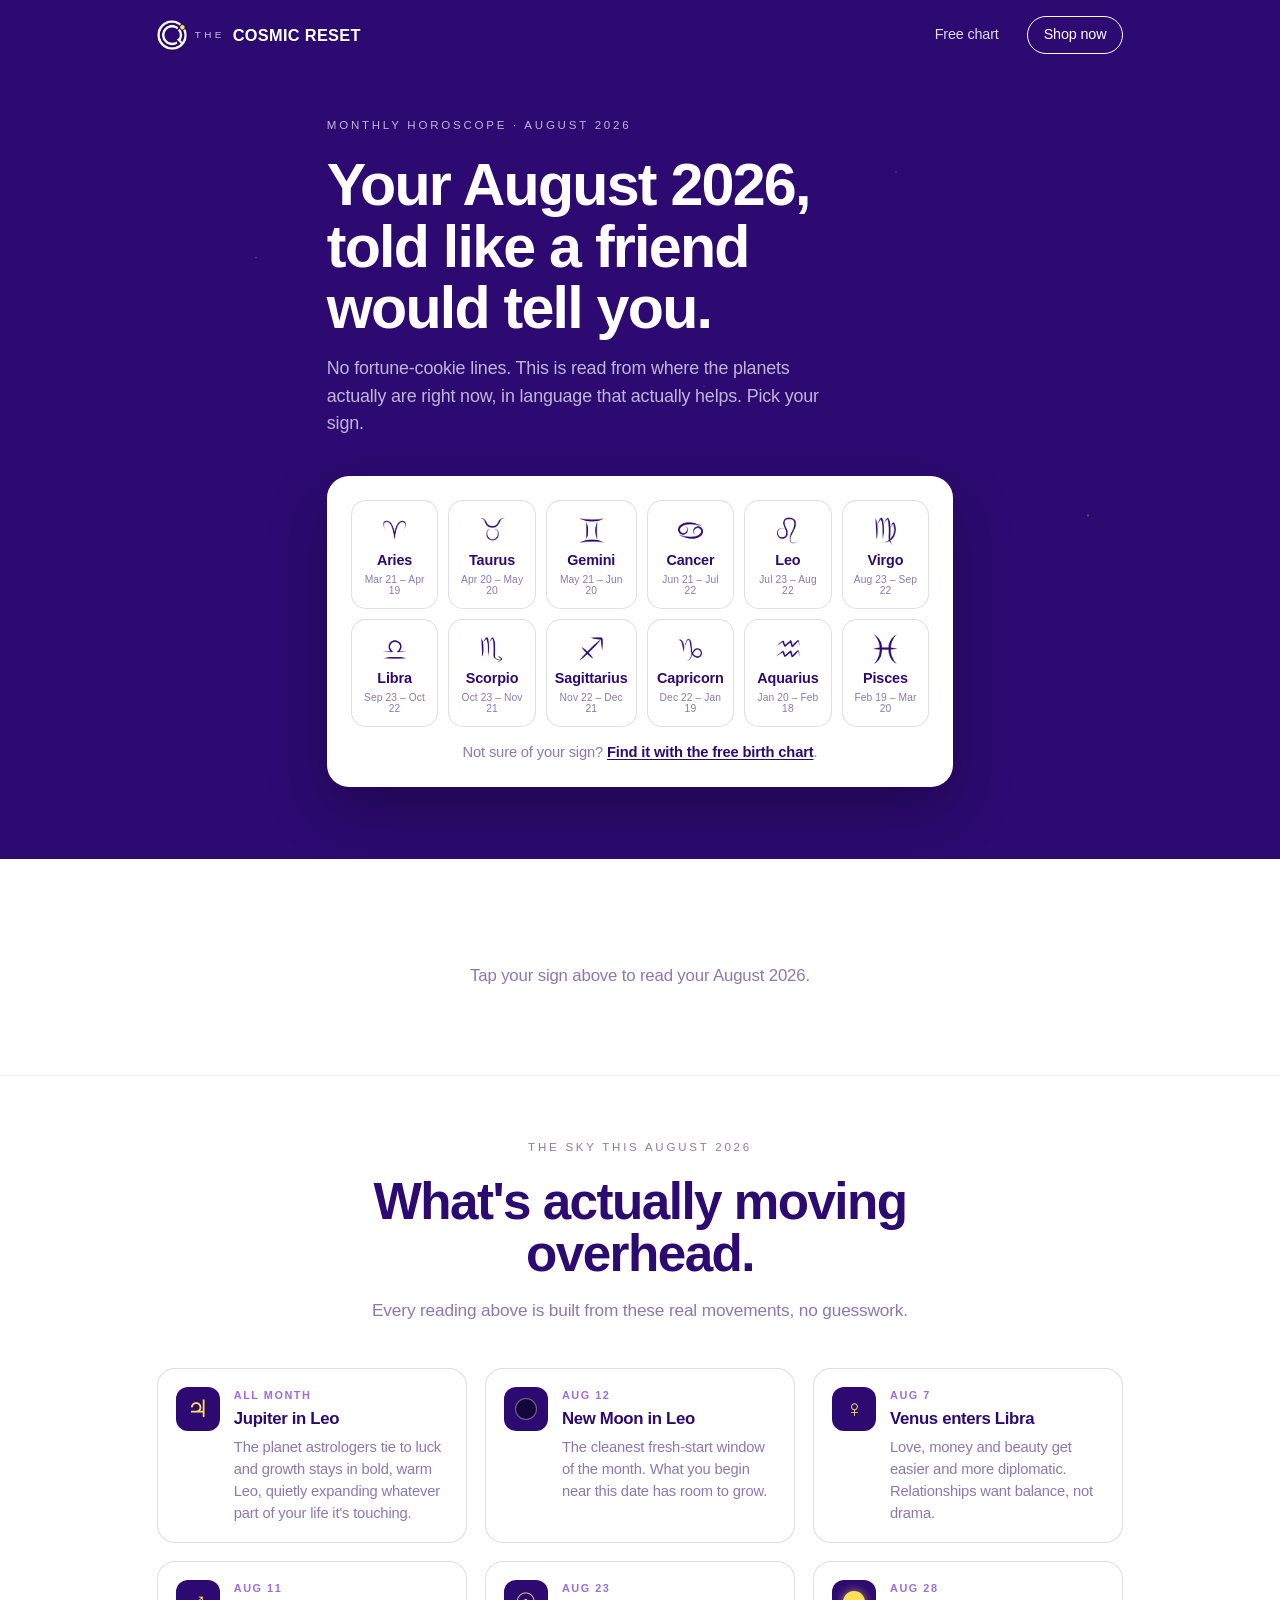
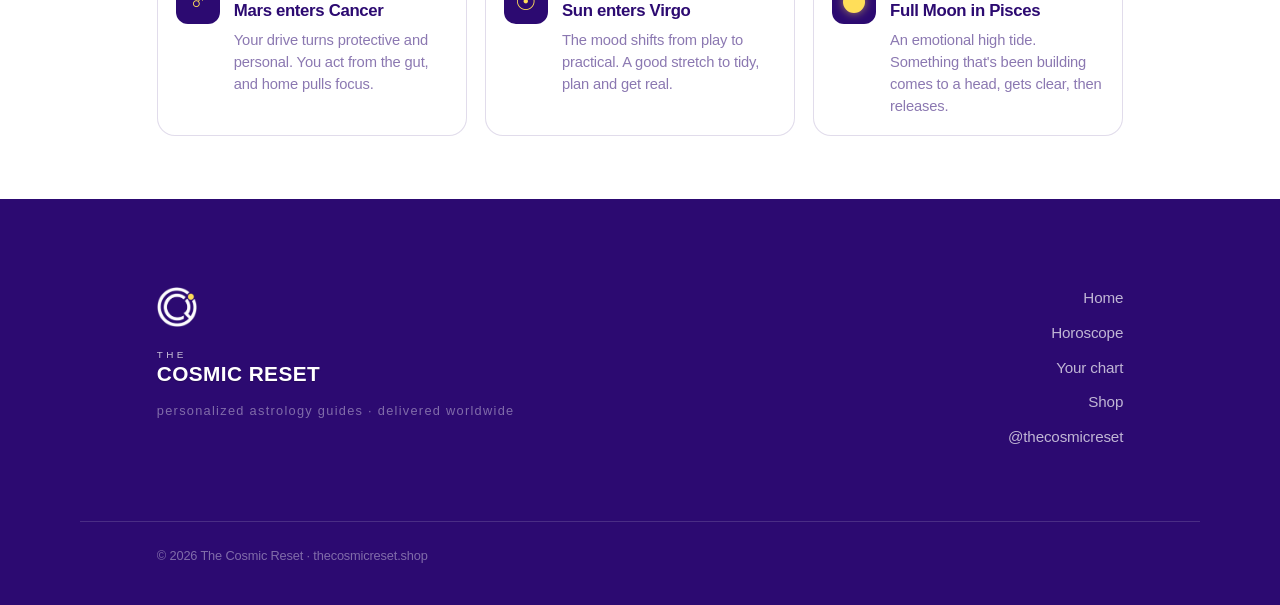
==== horoscope.html @ 0c749907 "Add monthly horoscope page (real-sky Aug 2026 readings, all 12 signs) - New horoscope.html + horosco" ====
<!doctype html>
<html lang="en">
<head>
  <meta charset="utf-8" />
  <meta name="viewport" content="width=device-width, initial-scale=1" />
  <title>Monthly Horoscope · The Cosmic Reset</title>
  <meta name="description" content="Your monthly horoscope, written from the real sky in plain, friend-to-friend language. Overall, love, career, health, purpose and lucky dates for every sign." />
  <link rel="icon" href="assets/favicon.png" type="image/png" />
  <link rel="stylesheet" href="styles.css?v=12" />
</head>
<body>

  <header class="nav" id="nav">
    <div class="nav__inner">
      <a class="wordmark" href="index.html" aria-label="The Cosmic Reset, home">
        <span class="wordmark__logo" aria-hidden="true">
          <img class="wordmark__img wordmark__img--onDark" src="assets/logo-mark-white.png" alt="" />
          <img class="wordmark__img wordmark__img--onLight" src="assets/logo-mark.png" alt="" />
        </span>
        <span class="wordmark__the">THE</span>
        <span class="wordmark__main">COSMIC RESET</span>
      </a>
      <nav class="nav__links" aria-label="Primary">
        <a href="index.html#calc">Free chart</a>
        <a href="shop.html" class="nav__cta">Shop now</a>
      </nav>
    </div>
  </header>

  <main>
    <section class="horo-hero" id="top">
      <div class="wrap horo-hero__in">
        <p class="eyebrow">Monthly horoscope · <span data-month>this month</span></p>
        <h1 class="horo-hero__title">Your <span data-month>month</span>, told like a friend would tell you.</h1>
        <p class="horo-hero__sub">No fortune-cookie lines. This is read from where the planets actually are right now, in language that actually helps. Pick your sign.</p>

        <div class="signpick-card">
          <div class="signpick" id="signPick" aria-label="Choose your star sign"></div>
          <p class="signpick__hint">Not sure of your sign? <a href="index.html#calc">Find it with the free birth chart</a>.</p>
        </div>
      </div>
    </section>

    <section class="horo-read">
      <div class="wrap">
        <div id="reading" hidden></div>
        <div class="horo-empty" id="horoEmpty">
          <p>Tap your sign above to read your <span data-month>month</span>.</p>
        </div>
      </div>
    </section>

    <section class="sky">
      <div class="wrap">
        <header class="section-head section-head--center">
          <p class="eyebrow eyebrow--dark">The sky this <span data-month>month</span></p>
          <h2 class="statement statement--sm">What's actually moving overhead.</h2>
          <p class="section-head__sub">Every reading above is built from these real movements, no guesswork.</p>
        </header>
        <div class="skystrip" id="skyStrip"></div>
      </div>
    </section>
  </main>

  <footer class="footer">
    <div class="wrap footer__inner">
      <div class="footer__brand">
        <img class="footer__logo" src="assets/logo-mark-white.png" alt="" aria-hidden="true" />
        <span class="wordmark wordmark--footer"><span class="wordmark__the">THE</span><span class="wordmark__main">COSMIC RESET</span></span>
        <p class="footer__line">personalized astrology guides · delivered worldwide</p>
      </div>
      <nav class="footer__nav" aria-label="Footer">
        <a href="index.html">Home</a>
        <a href="horoscope.html">Horoscope</a>
        <a href="index.html#calc">Your chart</a>
        <a href="shop.html">Shop</a>
        <a href="https://instagram.com/thecosmicreset" rel="noopener">@thecosmicreset</a>
      </nav>
    </div>
    <p class="footer__legal">© <span id="year"></span> The Cosmic Reset · thecosmicreset.shop</p>
  </footer>

  <script src="horoscope.js?v=12"></script>
  <script src="horoscope-app.js?v=12"></script>
</body>
</html>
---- styles.css ----
/* ============================================================
   THE COSMIC RESET · astrology store
   Palette only: purple #2C0A71 · yellow #FFDE59 · white #FFFFFF
   Type: Helvetica Neue. Space is authority.
   ============================================================ */

:root {
  --purple: #2C0A71;
  --purple-80: rgba(44, 10, 113, 0.80);
  --purple-55: rgba(44, 10, 113, 0.55);
  --purple-14: rgba(44, 10, 113, 0.14);
  --purple-08: rgba(44, 10, 113, 0.08);
  --yellow: #FFDE59;
  --white: #FFFFFF;
  --white-70: rgba(255, 255, 255, 0.70);
  --white-40: rgba(255, 255, 255, 0.40);
  --white-14: rgba(255, 255, 255, 0.14);

  --maxw: 1120px;
  --pad: clamp(22px, 6vw, 80px);
  --ease: cubic-bezier(0.22, 1, 0.36, 1);
  --font: "Helvetica Neue", Helvetica, "Inter", -apple-system, BlinkMacSystemFont, Arial, sans-serif;
}

* { box-sizing: border-box; margin: 0; padding: 0; }
html { scroll-behavior: smooth; -webkit-font-smoothing: antialiased; text-rendering: optimizeLegibility; }
body {
  font-family: var(--font); color: var(--purple); background: var(--white);
  line-height: 1.5; letter-spacing: -0.01em; overflow-x: hidden;
}
.wrap { width: 100%; max-width: var(--maxw); margin: 0 auto; padding-left: var(--pad); padding-right: var(--pad); }
a { color: inherit; text-decoration: none; }
[hidden] { display: none !important; }
.sr-only { position: absolute; width: 1px; height: 1px; padding: 0; margin: -1px; overflow: hidden; clip: rect(0 0 0 0); white-space: nowrap; border: 0; }

/* ---------- shared type ---------- */
.eyebrow { font-size: 0.72rem; font-weight: 500; letter-spacing: 0.24em; text-transform: uppercase; color: var(--white-70); margin-bottom: 20px; }
.eyebrow--dark { color: var(--purple-55); }
.accent { color: var(--yellow); }
.muted { color: var(--purple-55); }
.statement { font-weight: 700; font-size: clamp(2.4rem, 6vw, 4.6rem); line-height: 1.02; letter-spacing: -0.03em; }
.statement--sm { font-size: clamp(1.9rem, 4.4vw, 3.2rem); }

.section-head { max-width: 640px; margin-bottom: clamp(26px, 4vw, 44px); }
.section-head--center { margin-left: auto; margin-right: auto; text-align: center; }
.section-head__sub { margin-top: 18px; font-size: 1.08rem; line-height: 1.5; color: var(--purple-55); }

/* ---------- buttons ---------- */
.btn {
  display: inline-flex; align-items: center; justify-content: center; gap: 0.5em;
  font-family: var(--font); font-size: 0.98rem; font-weight: 500; letter-spacing: -0.01em;
  padding: 0.85em 1.5em; border-radius: 100px; border: 0; cursor: pointer;
  transition: transform 0.4s var(--ease), background 0.3s var(--ease), color 0.3s var(--ease), opacity 0.3s var(--ease), border-color 0.3s var(--ease);
}
.btn:hover { transform: translateY(-2px); }
.btn--yellow { background: var(--yellow); color: var(--purple); }
.btn--yellow:hover { opacity: 0.92; }
.btn--purple { background: var(--purple); color: var(--white); }
.btn--purple:hover { opacity: 0.9; }
.btn--ghost { background: transparent; color: var(--white); border: 1px solid var(--white-40); }
.btn--ghost:hover { border-color: var(--white); background: var(--white-14); }
.btn--sm { padding: 0.6em 1.15em; font-size: 0.9rem; }

/* zodiac sign graphic (transparent black PNG recoloured to currentColor) */
.zsign { display: inline-block; width: 1em; height: 1em; background-color: currentColor; flex: none;
  -webkit-mask: var(--zs) center / contain no-repeat; mask: var(--zs) center / contain no-repeat; }
.btn--soon { background: transparent; color: var(--purple-55); border: 1px solid var(--purple-14); }
.btn--soon:hover { color: var(--purple); border-color: var(--purple); }

/* ============================================================ NAV */
.nav { position: fixed; inset: 0 0 auto 0; z-index: 100; border-bottom: 1px solid transparent;
  transition: background 0.4s var(--ease), backdrop-filter 0.4s var(--ease), border-color 0.4s var(--ease); }
.nav__inner { max-width: var(--maxw); margin: 0 auto; padding: 16px var(--pad); display: flex; align-items: center; justify-content: space-between; gap: 24px; }
.nav.is-scrolled { background: rgba(255,255,255,0.72); backdrop-filter: saturate(160%) blur(18px); -webkit-backdrop-filter: saturate(160%) blur(18px); border-bottom-color: var(--purple-14); }
.nav .wordmark, .nav__links a { color: var(--white); transition: color 0.4s var(--ease); }
.nav.is-scrolled .wordmark, .nav.is-scrolled .nav__links a { color: var(--purple); }
.wordmark { display: inline-flex; align-items: center; gap: 0.5em; line-height: 1; }
.wordmark__logo { position: relative; width: 30px; height: 30px; flex: none; filter: drop-shadow(0 1px 1.5px rgba(0,0,0,0.30)); }
.wordmark__img { position: absolute; inset: 0; width: 100%; height: 100%; object-fit: contain; transition: opacity 0.35s var(--ease); }
.wordmark__img--onLight { opacity: 0; }
.wordmark__img--onDark { opacity: 1; }
.nav.is-scrolled .wordmark__img--onLight { opacity: 1; }
.nav.is-scrolled .wordmark__img--onDark { opacity: 0; }
.nav.is-scrolled .wordmark__logo { filter: drop-shadow(0 1px 1px rgba(44,10,113,0.22)); }
.wordmark__the, .wordmark__main { text-shadow: 0 1px 1px rgba(0,0,0,0.22); }
.nav.is-scrolled .wordmark__the, .nav.is-scrolled .wordmark__main { text-shadow: 0 1px 0 rgba(255,255,255,0.6); }
.wordmark__the { font-size: 0.62rem; font-weight: 500; letter-spacing: 0.34em; opacity: 0.75; }
.wordmark__main { font-size: 1.02rem; font-weight: 700; letter-spacing: 0.02em; }
.nav__links { display: flex; align-items: center; gap: clamp(14px, 2.2vw, 30px); }
.nav__links a { font-size: 0.9rem; opacity: 0.86; transition: opacity 0.25s var(--ease), color 0.4s var(--ease); }
.nav__links a:hover { opacity: 1; }
.nav__cta { border: 1px solid currentColor; border-radius: 100px; padding: 0.5em 1.1em; opacity: 1 !important; }
.nav.is-scrolled .nav__cta { border-color: var(--purple-14); }

/* ============================================================ HERO */
.hero { position: relative; background: var(--purple); color: var(--white); padding: clamp(96px, 13vh, 140px) 0 clamp(44px, 6vw, 76px); overflow: hidden; }
/* subtle cosmic depth: a soft glow pool + a scatter of stars (bright theme, kept faint) */
.hero::after {
  content: ""; position: absolute; inset: 0; pointer-events: none; z-index: 0; opacity: 0.55;
  background-image:
    radial-gradient(1.5px 1.5px at 18% 26%, rgba(255,255,255,0.7), transparent),
    radial-gradient(1px 1px at 68% 62%, rgba(255,255,255,0.6), transparent),
    radial-gradient(1px 1px at 82% 22%, rgba(255,255,255,0.6), transparent),
    radial-gradient(1.5px 1.5px at 42% 78%, rgba(255,255,255,0.5), transparent),
    radial-gradient(1px 1px at 54% 12%, rgba(255,255,255,0.5), transparent),
    radial-gradient(1px 1px at 12% 66%, rgba(255,255,255,0.5), transparent),
    radial-gradient(1px 1px at 90% 72%, rgba(255,255,255,0.5), transparent),
    radial-gradient(1200px 600px at 70% 40%, rgba(255,222,89,0.06), transparent 60%);
  background-repeat: no-repeat;
}
.hero__inner { position: relative; z-index: 1; display: grid; grid-template-columns: 1.05fr 0.95fr; gap: clamp(30px, 5vw, 70px); align-items: center; }
.hero__title { font-weight: 700; font-size: clamp(2.2rem, 5.4vw, 4rem); line-height: 1.02; letter-spacing: -0.03em; margin-bottom: 22px; max-width: 16ch; }
.hero__sub { font-size: clamp(1.05rem, 1.5vw, 1.3rem); line-height: 1.55; color: var(--white-70); max-width: 46ch; margin-bottom: 18px; }
.hero__micro { font-size: 0.98rem; font-weight: 500; color: var(--white); margin-bottom: 30px; }
.type { white-space: nowrap; }
.type__word { color: var(--yellow); font-weight: 500; }
.type__caret { color: var(--yellow); font-weight: 300; margin-left: 1px; animation: blink 1s step-end infinite; }
@keyframes blink { 50% { opacity: 0; } }
@media (prefers-reduced-motion: reduce) { .type__caret { display: none; } }
.hero__actions { display: flex; flex-wrap: wrap; gap: 14px; }
.trust { list-style: none; display: flex; flex-wrap: wrap; gap: 10px 22px; margin-top: 34px; }
.trust li { position: relative; font-size: 0.82rem; color: var(--white-70); padding-left: 20px; }
.trust li::before { content: "✦"; position: absolute; left: 0; color: var(--yellow); font-size: 0.7rem; top: 1px; }

/* hero art (brand graphic blended into the purple background) */
.hero__art { position: relative; display: grid; place-items: center; }
.hero__art > * { grid-column: 1; grid-row: 1; }
.hero__art-aura { position: relative; z-index: 2; width: min(560px, 106%); aspect-ratio: 1; overflow: visible; pointer-events: none; }
.aura-ring { fill: none; stroke: rgba(255,255,255,0.20); stroke-width: 0.4; }
.aura-ring--dash { stroke: rgba(255,222,89,0.32); stroke-dasharray: 0.5 2.6; stroke-linecap: round; stroke-width: 0.5; }
.aura-dot { fill: var(--yellow); }
.aura-dot--white { fill: rgba(255,255,255,0.75); }
.aura-spin-cw, .aura-spin-ccw { transform-box: view-box; transform-origin: 50px 50px; }
@media (prefers-reduced-motion: no-preference) {
  .aura-spin-cw { animation: aspin 46s linear infinite; }
  .aura-spin-ccw { animation: aspin 72s linear infinite reverse; }
  @keyframes aspin { to { transform: rotate(360deg); } }
}
.hero__art-glow {
  position: absolute; width: 78%; aspect-ratio: 1; border-radius: 50%; z-index: 0;
  background: radial-gradient(circle, rgba(255,222,89,0.22), rgba(120,80,220,0.14) 42%, transparent 70%);
  filter: blur(26px);
}
.hero__art-img {
  position: relative; z-index: 1; width: min(520px, 98%); height: auto; display: block;
  filter: saturate(1.14) brightness(1.06) contrast(1.03);
  -webkit-mask: radial-gradient(circle at 50% 47%, #000 46%, rgba(0,0,0,0.55) 62%, transparent 76%);
  mask: radial-gradient(circle at 50% 47%, #000 46%, rgba(0,0,0,0.55) 62%, transparent 76%);
}
@media (prefers-reduced-motion: no-preference) {
  .hero__art-img { animation: floaty 7.5s var(--ease) infinite; }
  @keyframes floaty { 0%,100% { transform: translateY(0) rotate(0deg); } 50% { transform: translateY(-14px) rotate(0.6deg); } }
  .hero__art-glow { animation: glowpulse 6s var(--ease) infinite; }
  @keyframes glowpulse { 0%,100% { opacity: 0.7; transform: scale(1); } 50% { opacity: 1; transform: scale(1.06); } }
}

/* ============================================================ FORM FIELDS (shared) */
.field { text-align: left; }
.field label { display: block; font-size: 0.72rem; letter-spacing: 0.14em; text-transform: uppercase; color: var(--purple-55); margin-bottom: 7px; }
.field select, .field input {
  appearance: none; -webkit-appearance: none; font-family: var(--font); font-size: 1rem; color: var(--purple);
  background: var(--white); border: 1px solid var(--purple-14); border-radius: 14px; padding: 0.8em 1em; cursor: pointer;
  transition: border-color 0.3s var(--ease), box-shadow 0.3s var(--ease); width: 100%;
}
.field select { padding-right: 2.4em; min-width: 150px;
  background-image: url("data:image/svg+xml;utf8,<svg xmlns='http://www.w3.org/2000/svg' width='12' height='8' viewBox='0 0 12 8'><path d='M1 1l5 5 5-5' fill='none' stroke='%232C0A71' stroke-width='1.6'/></svg>");
  background-repeat: no-repeat; background-position: right 1em center; }
.field input { cursor: text; }
.field select:focus, .field input:focus { outline: none; border-color: var(--purple); box-shadow: 0 0 0 4px var(--purple-08); }
.field--sm { flex: 0 0 auto; }
.field--sm select, .field--sm input { min-width: 96px; }

/* ============================================================ BIRTH CHART CALCULATOR */
.calc { background: var(--white); padding: clamp(44px, 7vh, 88px) 0; text-align: center; }
.calc__inner { max-width: 640px; margin: 0 auto; }
.calc__sub { margin-top: 16px; font-size: 1.08rem; color: var(--purple-55); }
.calc__form { margin: 36px auto 0; display: flex; flex-wrap: wrap; gap: 12px; justify-content: center; align-items: flex-end; }
.calc__form .btn { height: 52px; }
.field--place { position: relative; flex: 1 1 240px; text-align: left; }
.calc__hint { margin-top: 16px; font-size: 0.84rem; color: var(--purple-55); }

.place-results { position: absolute; top: 100%; left: 0; right: 0; z-index: 30; margin-top: 6px; list-style: none;
  background: var(--white); border: 1px solid var(--purple-14); border-radius: 14px; overflow: hidden auto; max-height: 260px;
  box-shadow: 0 18px 40px rgba(0,0,0,0.14); }
.place-results li button { display: block; width: 100%; text-align: left; padding: 12px 14px; background: var(--white); border: 0;
  font-family: var(--font); font-size: 0.95rem; color: var(--purple); cursor: pointer; }
.place-results li button:hover { background: var(--purple-08); }

.chart { margin: 44px auto 0; max-width: 860px; text-align: left; opacity: 0; transform: translateY(12px);
  transition: opacity 0.5s var(--ease), transform 0.5s var(--ease); }
.chart.is-show { opacity: 1; transform: none; }
.chart__grid { display: grid; grid-template-columns: repeat(3, 1fr); gap: 14px; }
.chart__item { border: 1px solid var(--purple-14); border-radius: 18px; padding: 22px; display: flex; flex-direction: column; gap: 3px; }
.chart__glyph { width: 2rem; height: 2rem; margin-bottom: 8px; }
.chart__k { font-size: 0.7rem; letter-spacing: 0.18em; text-transform: uppercase; color: var(--purple-55); }
.chart__v { font-size: 1.35rem; font-weight: 700; letter-spacing: -0.02em; }
.chart__note { font-size: 0.86rem; color: var(--purple-55); }
.chart__career { margin-top: 14px; border: 1px solid var(--purple-14); border-radius: 18px; padding: 22px 24px; background: var(--purple-08); }
.chart__career p { font-size: 1.1rem; margin: 8px 0 6px; }
.chart__career #rCareerG { width: 1.15rem; height: 1.15rem; vertical-align: -0.15em; }
.chart__cta { margin-top: 24px; display: flex; align-items: center; gap: 18px; flex-wrap: wrap; }
.chart__src { font-size: 0.8rem; color: var(--purple-55); }

/* inline guide builder (lives inside the chart result) */
.chart__build { margin-top: 22px; border-top: 1px solid var(--purple-14); padding-top: 24px; }
.chart__buildtitle { font-size: 1.3rem; font-weight: 700; letter-spacing: -0.02em; }
.chart__buildsub { margin-top: 6px; font-size: 0.98rem; color: var(--purple-55); }
.buildrow { margin-top: 18px; display: grid; grid-template-columns: 1fr 1.4fr; gap: 14px; }
.buildbuy { margin-top: 18px; display: flex; align-items: center; gap: 16px; flex-wrap: wrap; }
.buildprice { font-size: 1.5rem; font-weight: 700; letter-spacing: -0.02em; }
.buildnote { margin-top: 12px; font-size: 0.82rem; color: var(--purple-55); }

/* ============================================================ PERSONALIZED BUILDER */
.build { background: var(--purple); color: var(--white); padding: clamp(70px, 11vh, 140px) 0; }
.build .eyebrow--dark { color: var(--white-40); }
.build .section-head__sub { color: var(--white-70); }
.builder { max-width: 900px; margin: clamp(28px, 4vw, 48px) auto 0; background: rgba(255,255,255,0.06);
  border: 1px solid var(--white-14); border-radius: 24px; padding: clamp(22px, 3vw, 36px); }
.builder__row { display: grid; grid-template-columns: repeat(4, 1fr); gap: 14px; margin-bottom: 16px; }
.builder .field label { color: var(--white-70); }
.builder .field select, .builder .field input { min-width: 0; }
.field--grow { grid-column: 1 / -1; }
.builder__summary { display: flex; align-items: center; justify-content: space-between; gap: 18px; flex-wrap: wrap;
  margin-top: 6px; padding-top: 20px; border-top: 1px solid var(--white-14); }
.builder__line { color: var(--white-70); font-size: 1rem; }
.builder__buy { display: flex; align-items: center; gap: 16px; }
.builder__price { font-size: 1.5rem; font-weight: 700; letter-spacing: -0.02em; }
.builder__note { margin-top: 16px; font-size: 0.82rem; color: var(--white-40); }

/* ============================================================ SIGN EXPLORER */
.explorer { position: relative; background: var(--purple); color: var(--white); padding: clamp(80px, 13vh, 150px) 0; overflow: hidden; }
.explorer::before {
  content: ""; position: absolute; inset: 0; pointer-events: none; opacity: 0.4;
  background-image:
    radial-gradient(1px 1px at 24% 18%, rgba(255,255,255,0.6), transparent),
    radial-gradient(1px 1px at 78% 30%, rgba(255,255,255,0.5), transparent),
    radial-gradient(1.5px 1.5px at 60% 82%, rgba(255,255,255,0.5), transparent),
    radial-gradient(1px 1px at 14% 74%, rgba(255,255,255,0.4), transparent),
    radial-gradient(1px 1px at 88% 66%, rgba(255,255,255,0.4), transparent);
  background-repeat: no-repeat;
}
.explorer .wrap { position: relative; z-index: 1; }
.explorer .eyebrow--dark { color: var(--white-40); }
.explorer .section-head__sub { color: var(--white-70); }

.signbar { display: grid; grid-template-columns: repeat(4, 1fr); gap: clamp(10px, 1.2vw, 16px); margin: 0 auto clamp(44px, 6vw, 68px); }
.signtile {
  position: relative; text-align: left; display: flex; flex-direction: column; gap: 4px;
  padding: 20px 20px 18px; border-radius: 18px; cursor: pointer; color: var(--white);
  background: rgba(255,255,255,0.05); border: 1px solid var(--white-14);
  transition: transform 0.35s var(--ease), background 0.35s var(--ease), color 0.35s var(--ease), border-color 0.35s var(--ease), box-shadow 0.35s var(--ease);
}
.signtile:hover { transform: translateY(-4px); background: rgba(255,255,255,0.11); box-shadow: 0 18px 40px rgba(0,0,0,0.22); }
.signtile.is-active { background: var(--yellow); color: var(--purple); border-color: var(--yellow); }
.signtile__glyph { width: 1.7rem; height: 1.7rem; margin-bottom: 8px; }
.signtile__name { font-size: 1.15rem; font-weight: 700; letter-spacing: -0.02em; }
.signtile__dates { font-size: 0.8rem; opacity: 0.7; }
.signtile__cta { margin-top: 10px; font-size: 0.7rem; letter-spacing: 0.18em; text-transform: uppercase; opacity: 0.75; }
.signtile.is-active .signtile__cta { opacity: 1; }

/* selected sign panel */
.signpanel__head { display: flex; align-items: baseline; gap: 16px; margin-bottom: 28px; flex-wrap: wrap; }
.signpanel__glyph { width: 2.2rem; height: 2.2rem; }
.signpanel__name { font-size: 1.8rem; font-weight: 700; letter-spacing: -0.02em; }
.signpanel__meta { font-size: 0.9rem; color: var(--white-40); letter-spacing: 0.02em; }
.signgrid { display: grid; grid-template-columns: repeat(auto-fill, minmax(240px, 1fr)); gap: clamp(14px, 1.6vw, 20px); }

/* ============================================================ CARDS (shared across shelves) */
.card { position: relative; display: flex; flex-direction: column; min-height: 250px; padding: 24px 24px 20px;
  border-radius: 20px; background: var(--white); color: var(--purple); border: 1px solid transparent;
  transition: transform 0.5s var(--ease), box-shadow 0.5s var(--ease); overflow: hidden; }
.card:not(.card--soon):hover { transform: translateY(-6px); box-shadow: 0 24px 48px rgba(0,0,0,0.16); }
.card__top { display: flex; align-items: center; justify-content: space-between; }
.card__series { font-size: 0.66rem; letter-spacing: 0.2em; text-transform: uppercase; color: var(--purple-55); }
.card__glyph { font-size: 1.3rem; line-height: 1; color: var(--purple); width: 42px; height: 42px; display: grid; place-items: center; border: 1px solid var(--purple-14); border-radius: 50%; }
.card__title { margin-top: 26px; font-size: 1.35rem; font-weight: 700; line-height: 1.08; letter-spacing: -0.02em; }
.card__desc { margin-top: 10px; font-size: 0.95rem; color: var(--purple-55); line-height: 1.5; }
.card__foot { margin-top: auto; padding-top: 20px; display: flex; align-items: center; justify-content: space-between; gap: 12px; }
.card__price { font-size: 1.05rem; font-weight: 700; letter-spacing: -0.02em; }
.card__soon { font-size: 0.78rem; letter-spacing: 0.1em; text-transform: uppercase; color: var(--purple-55); }
.card:not(.card--soon)::after { content: "✦"; position: absolute; top: 22px; right: 74px; color: var(--yellow); font-size: 0.82rem; opacity: 0; transform: translateY(-4px); transition: opacity 0.4s var(--ease), transform 0.4s var(--ease); }
.card:not(.card--soon):hover::after { opacity: 1; transform: translateY(0); }

/* coming-soon cards inside the purple explorer */
.explorer .card--soon { background: rgba(255,255,255,0.06); border-color: var(--white-14); color: var(--white); }
.explorer .card--soon .card__series { color: var(--white-40); }
.explorer .card--soon .card__glyph { color: var(--white-70); border-color: var(--white-14); }
.explorer .card--soon .card__desc { color: var(--white-40); }
.explorer .card--soon .card__soon { color: var(--white-40); }
.explorer .card--feature { outline: 2px solid var(--yellow); outline-offset: -2px; }
.explorer .card--feature .card__series { color: var(--purple); }

/* ============================================================ SHELVES */
.shelf { padding: clamp(70px, 11vh, 140px) 0; }
.shelf--journals { background: var(--white); }
.shelf--quick { background: var(--white); border-top: 1px solid var(--purple-08); }
.grid { display: grid; gap: clamp(14px, 1.6vw, 22px); }
.grid--3 { grid-template-columns: repeat(auto-fill, minmax(260px, 1fr)); }
.grid--2 { grid-template-columns: repeat(auto-fit, minmax(300px, 1fr)); }

/* bundle band */
.bundle { margin-top: clamp(22px, 3vw, 32px); display: flex; align-items: center; justify-content: space-between; gap: 24px; flex-wrap: wrap;
  background: var(--purple); color: var(--white); border-radius: 22px; padding: clamp(26px, 4vw, 40px); }
.bundle__tag { display: inline-block; font-size: 0.68rem; letter-spacing: 0.18em; text-transform: uppercase; color: var(--purple); background: var(--yellow); padding: 4px 10px; border-radius: 100px; margin-bottom: 14px; }
.bundle__title { font-size: 1.7rem; font-weight: 700; letter-spacing: -0.02em; }
.bundle__desc { margin-top: 8px; color: var(--white-70); }
.bundle__buy { display: flex; align-items: center; gap: 18px; flex-wrap: wrap; }
.bundle__price { font-size: 1.3rem; font-weight: 700; }
.bundle__price s { color: var(--white-40); font-weight: 400; margin-right: 6px; }

/* ============================================================ HOW / TRUST */
.how { background: var(--purple); color: var(--white); padding: clamp(70px, 11vh, 140px) 0; }
.how .eyebrow--dark { color: var(--white-40); }
.how__grid { display: grid; grid-template-columns: repeat(4, 1fr); gap: clamp(20px, 3vw, 40px); }
.how__tile { border-top: 1px solid var(--white-14); padding-top: 22px; }
.how__mark { color: var(--yellow); font-size: 1rem; display: block; margin-bottom: 16px; }
.how__tile h3 { font-size: 1.1rem; font-weight: 700; letter-spacing: -0.01em; margin-bottom: 8px; }
.how__tile p { font-size: 0.94rem; color: var(--white-70); line-height: 1.5; }
.how__line { text-align: center; margin-top: clamp(48px, 7vw, 76px); font-size: 0.82rem; letter-spacing: 0.16em; text-transform: lowercase; color: var(--white-40); }

/* ============================================================ REVIEWS */
.reviews { background: var(--purple); color: var(--white); padding: clamp(48px, 8vh, 96px) 0; }
.reviews .eyebrow--dark { color: var(--white-40); }
.reviews__grid { display: grid; grid-template-columns: repeat(auto-fit, minmax(260px, 1fr)); gap: clamp(14px, 1.8vw, 22px); }
.review { background: rgba(255,255,255,0.05); border: 1px solid var(--white-14); border-radius: 20px; padding: 24px 24px; display: flex; flex-direction: column; gap: 12px; }
.review__stars { color: var(--yellow); letter-spacing: 3px; font-size: 0.95rem; }
.review blockquote { font-size: 1.05rem; line-height: 1.5; color: var(--white); }
.review figcaption { margin-top: auto; font-size: 0.9rem; color: var(--white-70); }

/* ============================================================ FAQ */
.faq { background: var(--purple); color: var(--white); padding: clamp(70px, 11vh, 140px) 0; }
.faq .eyebrow--dark { color: var(--white-40); }
.faq__inner { display: grid; grid-template-columns: 0.8fr 1.2fr; gap: clamp(30px, 5vw, 70px); align-items: start; }
.faq__list { display: grid; gap: 0; }
.faq details { border-top: 1px solid var(--white-14); padding: 4px 0; }
.faq details:last-child { border-bottom: 1px solid var(--white-14); }
.faq summary { list-style: none; cursor: pointer; padding: 20px 0; font-size: 1.1rem; font-weight: 500; display: flex; justify-content: space-between; align-items: center; gap: 20px; }
.faq summary::-webkit-details-marker { display: none; }
.faq summary::after { content: "+"; color: var(--yellow); font-size: 1.4rem; line-height: 1; transition: transform 0.3s var(--ease); }
.faq details[open] summary::after { transform: rotate(45deg); }
.faq details p { padding: 0 0 22px; color: var(--white-70); line-height: 1.55; max-width: 60ch; }

/* ============================================================ NEWSLETTER */
.reset { background: var(--white); padding: clamp(80px, 13vh, 170px) 0; }
.reset__inner { max-width: 640px; margin: 0 auto; text-align: center; }
.reset .eyebrow { color: var(--purple-55); }
.reset__title { font-size: clamp(2rem, 4.6vw, 3.4rem); font-weight: 700; line-height: 1.02; letter-spacing: -0.03em; }
.reset__sub { margin-top: 20px; font-size: 1.08rem; color: var(--purple-55); line-height: 1.5; }
.signup { margin: 36px auto 0; max-width: 520px; display: flex; gap: 10px; padding: 8px; border: 1px solid var(--purple-14); border-radius: 100px;
  transition: border-color 0.3s var(--ease), box-shadow 0.3s var(--ease); }
.signup:focus-within { border-color: var(--purple); box-shadow: 0 0 0 4px var(--purple-08); }
.signup input { flex: 1; border: 0; background: transparent; outline: none; font-family: var(--font); font-size: 1rem; color: var(--purple); padding: 0 18px; min-width: 0; }
.signup input::placeholder { color: var(--purple-55); }
.signup .btn { flex: none; }
.signup__note { margin-top: 16px; font-size: 0.86rem; color: var(--purple-55); }
.signup__note.is-ok { color: var(--purple); font-weight: 500; }

/* ============================================================ FOOTER */
.footer { background: var(--purple); color: var(--white); padding: clamp(56px, 8vw, 88px) 0 40px; }
.footer__inner { display: flex; justify-content: space-between; align-items: flex-start; gap: 40px; flex-wrap: wrap; }
.footer__logo { width: 40px; height: 40px; display: block; margin-bottom: 14px; }
.wordmark--footer { color: var(--white); flex-direction: column; align-items: flex-start; gap: 4px; }
.wordmark--footer .wordmark__main { font-size: 1.3rem; }
.footer__line { margin-top: 16px; font-size: 0.8rem; color: var(--white-40); letter-spacing: 0.1em; text-transform: lowercase; }
.footer__nav { display: grid; gap: 12px; text-align: right; }
.footer__nav a { font-size: 0.95rem; color: var(--white-70); transition: color 0.25s var(--ease); }
.footer__nav a:hover { color: var(--white); }
.footer__legal { max-width: var(--maxw); margin: clamp(48px, 7vw, 72px) auto 0; padding: 24px var(--pad) 0; border-top: 1px solid var(--white-14); font-size: 0.8rem; color: var(--white-40); }

/* ============================================================ CALC (birth chart) */
.calc__ordo { font-size: clamp(1.15rem, 2.2vw, 1.5rem); font-style: italic; color: var(--purple-55); margin-top: 4px; }
.calc__lead { max-width: 500px; margin: 12px auto 0; font-size: 0.98rem; line-height: 1.5; color: var(--purple-80); }
.calc__lead--em { color: var(--purple); }
.calc__topcta { margin-top: 18px; }

.calc__form { display: block; max-width: 460px; margin: clamp(22px, 3.5vw, 36px) auto 0; text-align: left; }
.calc__formhead { font-size: 1.05rem; font-weight: 700; letter-spacing: -0.02em; margin-bottom: 14px; text-align: center; }
.calc__group { border: 0; padding: 0; margin: 0 0 14px; }
.calc__group legend { font-size: 0.68rem; letter-spacing: 0.16em; text-transform: uppercase; color: var(--purple-55); margin-bottom: 8px; padding: 0; }
.calc__row { display: flex; flex-wrap: wrap; gap: 10px; align-items: flex-end; }
.calc__row .field--place, .calc__group .field--place { flex: 1 1 100%; }
.calc__note { font-size: 0.86rem; color: var(--purple-55); align-self: center; }
.calc__form > .btn { width: 100%; justify-content: center; margin-top: 6px; }

.calc__loading { max-width: 460px; margin: 30px auto 0; text-align: center; }
.spinner { width: 30px; height: 30px; border-radius: 50%; border: 3px solid var(--purple-14); border-top-color: var(--purple); display: inline-block; animation: spin360 0.9s linear infinite; }
@keyframes spin360 { to { transform: rotate(360deg); } }
.calc__loadhead { margin-top: 14px; font-size: 1.05rem; font-weight: 700; }

/* result */
.result { max-width: 600px; margin: clamp(28px, 4vw, 44px) auto 0; text-align: center;
  opacity: 0; transform: translateY(12px); transition: opacity 0.5s var(--ease), transform 0.5s var(--ease); }
.result.is-show { opacity: 1; transform: none; }
.result__eyebrow { font-size: 0.7rem; letter-spacing: 0.24em; text-transform: uppercase; color: var(--purple-55); }
.result__label { margin-top: 8px; font-size: 1rem; color: var(--purple-55); }
.result__sign { display: flex; align-items: center; justify-content: center; gap: 14px; margin: 6px 0 2px; }
.result__glyph { width: 2.6rem; height: 2.6rem; color: var(--purple); }
.result__name { font-size: clamp(2rem, 6vw, 3.2rem); font-weight: 700; letter-spacing: -0.02em; text-transform: uppercase; line-height: 1; }
.result__desc { max-width: 480px; margin: 14px auto 0; font-size: 0.96rem; line-height: 1.55; color: var(--purple-80); }
.result__h { margin-top: clamp(26px, 3.5vw, 40px); font-size: clamp(1.35rem, 3vw, 1.9rem); font-weight: 700; letter-spacing: -0.02em; }
.result__p { max-width: 480px; margin: 12px auto 0; font-size: 0.95rem; color: var(--purple-55); line-height: 1.5; }
.result__grid { display: grid; grid-template-columns: repeat(auto-fit, minmax(200px, 1fr)); gap: 12px; margin-top: 22px; text-align: left; }
.rcard { border: 1px solid var(--purple-14); border-radius: 16px; padding: 15px 16px; display: flex; flex-direction: column; gap: 5px; }
.rcard__k { font-size: 0.68rem; letter-spacing: 0.14em; text-transform: uppercase; color: var(--purple-55); }
.rcard__v { font-size: 1.2rem; font-weight: 700; letter-spacing: -0.02em; }
.rcard__d { font-size: 0.88rem; color: var(--purple-55); line-height: 1.45; }
.result__cta { display: flex; flex-wrap: wrap; gap: 14px 32px; justify-content: center; margin-top: 24px; }
.result__ctacol { display: flex; flex-direction: column; align-items: center; gap: 7px; }
.result__price { font-size: 0.82rem; color: var(--purple-55); }
.result__full { margin-top: 24px; background: transparent; border: 0; cursor: pointer; font-family: var(--font); font-size: 0.95rem; font-weight: 500; color: var(--purple); border-bottom: 1px solid var(--purple-14); padding-bottom: 3px; transition: border-color 0.25s var(--ease); }
.result__full:hover { border-color: var(--purple); }

/* full chart modal */
.fchart__card { width: min(760px, 100%); }
.fchart__angles { display: flex; flex-wrap: wrap; gap: 10px 22px; margin: 14px 0 20px; padding-bottom: 16px; border-bottom: 1px solid var(--purple-14); }
.fchart__angles span { font-size: 0.95rem; color: var(--purple-80); }
.fchart__angles b { font-weight: 700; }
.fchart__cols { display: grid; grid-template-columns: 1.5fr 1fr; gap: clamp(20px, 3vw, 40px); }
.fchart__h { font-size: 0.72rem; letter-spacing: 0.16em; text-transform: uppercase; color: var(--purple-55); margin-bottom: 12px; }
.fchart__hsub { text-transform: none; letter-spacing: 0; opacity: 0.7; }
.prow { display: grid; grid-template-columns: 1.4rem 1fr auto; gap: 10px; align-items: baseline; padding: 8px 0; border-top: 1px solid var(--purple-08); font-size: 0.95rem; }
.prow:first-child { border-top: 0; }
.prow__glyph { font-size: 1.1rem; color: var(--purple); }
.prow__name { font-weight: 500; }
.prow__pos { color: var(--purple-80); }
.prow__pos .retro { color: #b23a48; font-weight: 700; font-size: 0.8rem; margin-left: 4px; }
.prow__house { color: var(--purple-55); font-size: 0.82rem; text-align: right; white-space: nowrap; }
.hrow { display: flex; justify-content: space-between; padding: 7px 0; border-top: 1px solid var(--purple-08); font-size: 0.92rem; }
.hrow:first-child { border-top: 0; }
.hrow__n { color: var(--purple-55); }
.hrow__s { font-weight: 500; }
.fchart__save { margin-top: 24px; padding-top: 20px; border-top: 1px solid var(--purple-14); }
.fchart__savehead { font-size: 1.05rem; font-weight: 700; }
.fchart__google { margin-top: 12px; }
.fchart__emailsave { margin-top: 12px; display: flex; gap: 10px; }
.fchart__emailsave input { flex: 1; font-family: var(--font); font-size: 1rem; color: var(--purple); background: var(--white); border: 1px solid var(--purple-14); border-radius: 12px; padding: 0.7em 1em; }
.fchart__emailsave input:focus { outline: none; border-color: var(--purple); box-shadow: 0 0 0 4px var(--purple-08); }

/* Sun / Moon / Rising top cards in the popup */
.fbig { display: grid; grid-template-columns: repeat(3, 1fr); gap: 10px; margin: 14px 0 4px; }
.fbig__c { border: 1px solid var(--purple-14); border-radius: 16px; padding: 14px 12px; display: flex; flex-direction: column; align-items: center; text-align: center; gap: 3px; }
.fbig__g { width: 1.9rem; height: 1.9rem; color: var(--purple); margin-bottom: 4px; }
.fbig__k { font-size: 0.64rem; letter-spacing: 0.16em; text-transform: uppercase; color: var(--purple-55); }
.fbig__v { font-size: 1.15rem; font-weight: 700; letter-spacing: -0.02em; }
.fbig__d { font-size: 0.78rem; color: var(--purple-55); line-height: 1.35; }
.hrow__n { color: var(--purple-80); font-size: 0.9rem; }
.hrow__area { color: var(--purple-55); }
.fchart__cta { margin-top: 20px; width: 100%; justify-content: center; }

/* ============================================================ INSTAGRAM */
.ig { background: var(--white); padding: clamp(44px, 7vh, 88px) 0; }
.ig__grid { display: grid; grid-template-columns: repeat(6, 1fr); gap: 10px; }
.ig__tile { position: relative; aspect-ratio: 1; border-radius: 14px; overflow: hidden; display: grid; place-items: center; background: radial-gradient(120% 120% at 30% 20%, #3b1a8f, #2C0A71); }
.ig__tile--photo { background-size: cover; background-position: center; }
.ig__ov { position: absolute; inset: 0; background: rgba(44,10,113,0.10); transition: background 0.3s var(--ease); }
.ig__tile:hover .ig__ov { background: rgba(44,10,113,0); }
.ig__mark { position: relative; z-index: 1; width: 42%; height: 42%; color: #fff; }
.ig__cta { text-align: center; margin-top: 24px; }

/* ============================================================ SHOP (marketplace) */
.shop-hero { position: relative; background: var(--purple); color: var(--white); text-align: center; padding: clamp(96px, 13vh, 140px) 0 clamp(24px, 4vw, 40px); overflow: hidden; }
.shop-hero__in { position: relative; z-index: 1; }
.shop-hero h1 { font-size: clamp(2.1rem, 5vw, 3.4rem); font-weight: 700; letter-spacing: -0.03em; }
.shop-hero p { margin-top: 12px; color: var(--white-70); font-size: 1.05rem; }
.tabs { position: sticky; top: 0; z-index: 50; background: rgba(255,255,255,0.86); backdrop-filter: saturate(160%) blur(16px); -webkit-backdrop-filter: saturate(160%) blur(16px); border-bottom: 1px solid var(--purple-14); }
.tabs__in { display: flex; gap: 8px; flex-wrap: wrap; justify-content: center; padding: 14px var(--pad); max-width: var(--maxw); margin: 0 auto; }
.tab { padding: 0.55em 1.15em; border-radius: 100px; border: 1px solid var(--purple-14); background: var(--white); color: var(--purple); font-family: var(--font); font-size: 0.9rem; cursor: pointer; white-space: nowrap; transition: background .3s var(--ease), color .3s var(--ease), border-color .3s var(--ease); }
.tab:hover { border-color: var(--purple); }
.tab.is-active { background: var(--purple); color: var(--white); border-color: var(--purple); }
.shopwrap { padding: clamp(24px, 4vw, 44px) 0 clamp(56px, 9vw, 100px); }
.shoplayout { display: grid; grid-template-columns: 264px 1fr; gap: clamp(22px, 3.5vw, 44px); align-items: start; }
.shoptabs { display: flex; flex-direction: column; gap: 10px; position: sticky; top: 82px; }
.shoptab { text-align: left; display: flex; gap: 13px; align-items: flex-start; padding: 15px 16px; border: 1px solid var(--purple-14); border-radius: 18px; background: var(--white); cursor: pointer; font-family: var(--font); transition: border-color .3s var(--ease), background .3s var(--ease), transform .3s var(--ease); }
.shoptab:hover { transform: translateX(2px); border-color: var(--purple); }
.shoptab.is-active { background: var(--purple); border-color: var(--purple); }
.shoptab__num { font-size: 0.78rem; font-weight: 700; color: var(--purple-55); padding-top: 2px; }
.shoptab.is-active .shoptab__num { color: var(--yellow); }
.shoptab__body { display: flex; flex-direction: column; gap: 4px; }
.shoptab__title { font-size: 1.05rem; font-weight: 700; letter-spacing: -0.02em; color: var(--purple); }
.shoptab.is-active .shoptab__title { color: var(--white); }
.shoptab__tag { font-size: 0.8rem; color: var(--purple-55); line-height: 1.35; }
.shoptab.is-active .shoptab__tag { color: var(--white-70); }
.shoptab__meta { display: flex; align-items: center; gap: 10px; margin-top: 3px; }
.shoptab__price { font-size: 0.85rem; font-weight: 700; color: var(--purple); }
.shoptab.is-active .shoptab__price { color: var(--white); }
.shoptab__depth { display: inline-flex; gap: 3px; }
.shoptab__depth i { width: 6px; height: 6px; border-radius: 50%; background: var(--purple-14); display: inline-block; }
.shoptab.is-active .shoptab__depth i { background: rgba(255,255,255,0.28); }
.shoptab__depth i.on { background: var(--yellow); }
.shoptab.is-active .shoptab__depth i.on { background: var(--yellow); }
.shopmain { min-width: 0; }
.pcard__art--sign { display: grid; place-items: center; }
.pcard__sign { width: 46%; height: 46%; background-color: #fff; }

/* compact sign / guide tiles */
.stilegrid { display: grid; grid-template-columns: repeat(auto-fill, minmax(138px, 1fr)); gap: 12px; }
.stile { position: relative; display: flex; flex-direction: column; align-items: center; gap: 8px; padding: 20px 14px 15px; border: 1px solid var(--purple-14); border-radius: 18px; background: var(--white); cursor: pointer; font-family: var(--font); transition: transform .35s var(--ease), box-shadow .35s var(--ease), border-color .35s var(--ease); }
.stile:hover { transform: translateY(-4px); box-shadow: 0 16px 34px rgba(0,0,0,0.12); border-color: var(--purple); }
.stile__g { width: 2.4rem; height: 2.4rem; background-color: var(--purple); }
.stile__img { width: 3rem; height: 3rem; border-radius: 12px; background-size: cover; background-position: center; }
.stile__n { font-size: 1rem; font-weight: 700; letter-spacing: -0.01em; color: var(--purple); text-align: center; line-height: 1.15; }
.stile__soon { position: absolute; top: 8px; right: 8px; font-size: 0.56rem; letter-spacing: 0.1em; text-transform: uppercase; background: #e7e7ea; color: #8a8a92; padding: 3px 7px; border-radius: 100px; }
.stile__best { position: absolute; top: 8px; right: 8px; font-size: 0.56rem; letter-spacing: 0.08em; text-transform: uppercase; font-weight: 700; background: var(--yellow); color: var(--purple); padding: 3px 7px; border-radius: 100px; }
/* coming-soon: clearly greyed out and inert-looking */
.stile--soon { background: #f4f4f6; border-color: #e4e4e8; cursor: default; }
.stile--soon .stile__g { background-color: #b9b9c0; }
.stile--soon .stile__img { filter: grayscale(1); opacity: 0.5; }
.stile--soon .stile__n { color: #a3a3ac; }
.stile--soon:hover { transform: none; box-shadow: none; border-color: #e4e4e8; }

/* guide info popup */
.signmodal__head { display: flex; align-items: center; gap: 14px; margin-bottom: 4px; }
.signmodal__glyph { width: 2.4rem; height: 2.4rem; background-color: var(--purple); flex: none; }
.signmodal__h { font-size: 0.7rem; letter-spacing: 0.16em; text-transform: uppercase; color: var(--purple-55); margin: 18px 0 8px; }
.signmodal__why { font-size: 0.98rem; line-height: 1.55; color: var(--purple-80); }
.signmodal__inside { list-style: none; display: grid; gap: 8px; margin: 0; padding: 0; }
.signmodal__inside li { position: relative; padding-left: 22px; font-size: 0.95rem; color: var(--purple-80); }
.signmodal__inside li::before { content: "✦"; position: absolute; left: 0; color: var(--yellow); font-size: 0.8rem; top: 1px; }
.signmodal__soon { font-size: 1rem; font-weight: 600; color: var(--purple-55); text-align: center; padding: 12px 0; }
#signModal .btn { margin-top: 16px; width: 100%; justify-content: center; }
#signModal .field { margin-top: 4px; }
@media (max-width: 760px) {
  .shoplayout { grid-template-columns: 1fr; gap: 16px; }
  .shoptabs { position: static; display: grid; grid-template-columns: repeat(3, 1fr); gap: 8px; }
  .shoptab { flex-direction: column; align-items: flex-start; gap: 4px; padding: 10px 11px; border-radius: 14px; min-width: 0; }
  .shoptab__num { padding-top: 0; font-size: 0.66rem; }
  .shoptab__body { gap: 3px; }
  .shoptab__title { font-size: 0.82rem; line-height: 1.12; letter-spacing: -0.01em; }
  .shoptab__tag { display: none; }
  .shoptab__meta { margin-top: 1px; gap: 7px; }
  .shoptab__price { font-size: 0.78rem; }
  .shoptab:hover { transform: none; }
}
.pgrid { display: grid; grid-template-columns: repeat(auto-fill, minmax(238px, 1fr)); gap: clamp(14px, 1.8vw, 22px); }
.pcard { border: 1px solid var(--purple-14); border-radius: 20px; overflow: hidden; background: var(--white); display: flex; flex-direction: column; transition: transform .45s var(--ease), box-shadow .45s var(--ease); }
.pcard:hover { transform: translateY(-6px); box-shadow: 0 24px 48px rgba(0,0,0,0.15); }
.pcard__art { position: relative; aspect-ratio: 4 / 3; background: radial-gradient(120% 120% at 30% 20%, #3b1a8f, #2C0A71); display: grid; place-items: center; }
.pcard__art svg { width: 40%; height: 40%; }
.pcard__art--photo { background-size: cover; background-position: center; }
.pcard__art-overlay { position: absolute; inset: 0; background: linear-gradient(180deg, rgba(44,10,113,0.05), rgba(44,10,113,0.32)); }
.pcard__tag { position: absolute; z-index: 2; top: 12px; left: 12px; background: var(--yellow); color: var(--purple); font-size: 0.62rem; letter-spacing: 0.12em; text-transform: uppercase; font-weight: 500; padding: 4px 9px; border-radius: 100px; }
.pcard__body { padding: 16px 18px 18px; display: flex; flex-direction: column; gap: 7px; flex: 1; }
.pcard__cat { font-size: 0.62rem; letter-spacing: 0.16em; text-transform: uppercase; color: var(--purple-55); }
.pcard__title { font-size: 1.12rem; font-weight: 700; letter-spacing: -0.02em; line-height: 1.15; }
.pcard__desc { font-size: 0.88rem; color: var(--purple-55); line-height: 1.45; flex: 1; }
.pcard__stars { color: var(--yellow); font-size: 0.82rem; letter-spacing: 2px; }
.pcard__soon { font-size: 0.72rem; letter-spacing: 0.1em; text-transform: uppercase; color: var(--purple-55); }
.modal__rzp { margin-top: 14px; display: flex; justify-content: center; }
.modal__rzp:empty { margin-top: 0; }
.pcard__foot { display: flex; align-items: center; justify-content: space-between; margin-top: 6px; }
.pcard__price { font-size: 1.15rem; font-weight: 700; letter-spacing: -0.02em; }

/* ============================================================ MODAL */
.modal { position: fixed; inset: 0; z-index: 200; display: grid; place-items: center; padding: 18px; }
.modal[hidden] { display: none; }
.modal__backdrop { position: absolute; inset: 0; background: rgba(20,4,50,0.55); backdrop-filter: blur(4px); -webkit-backdrop-filter: blur(4px); }
.modal__card { position: relative; z-index: 1; width: min(520px, 100%); max-height: 90vh; overflow-y: auto; background: var(--white); border-radius: 24px; padding: clamp(22px, 4vw, 34px); text-align: left; }
.modal__x { position: absolute; top: 12px; right: 14px; border: 0; background: transparent; font-size: 1.6rem; line-height: 1; color: var(--purple-55); cursor: pointer; }
.modal__eyebrow { font-size: 0.64rem; letter-spacing: 0.18em; text-transform: uppercase; color: var(--purple-55); }
.modal__title { font-size: 1.5rem; font-weight: 700; letter-spacing: -0.02em; margin-top: 4px; }
.modal__price { font-size: 1.1rem; font-weight: 700; margin-top: 8px; }
.modal__birth { margin-top: 18px; border-top: 1px solid var(--purple-14); padding-top: 16px; }
.modal__hint { font-size: 0.88rem; color: var(--purple-55); margin-bottom: 12px; }
.mrow { display: flex; flex-wrap: wrap; gap: 10px; }
.mrow .field { flex: 1 1 90px; }
.modal .field { margin-top: 12px; }
.modal .field--place { position: relative; }
.modal .btn { margin-top: 18px; width: 100%; justify-content: center; }
.modal__note { margin-top: 12px; font-size: 0.8rem; color: var(--purple-55); text-align: center; }

/* ============================================================ PAST (coming soon) */
.past { position: relative; min-height: 100svh; background: var(--purple); color: var(--white); display: grid; place-items: center; text-align: center; padding: 120px var(--pad) 72px; overflow: hidden; }
.past__in { position: relative; z-index: 1; max-width: 640px; }
.past__soon { display: inline-block; border: 1px solid var(--white-40); border-radius: 100px; padding: 0.5em 1.2em; letter-spacing: 0.22em; text-transform: uppercase; font-size: 0.72rem; color: var(--white-70); margin-bottom: 26px; }
.past h1 { font-size: clamp(2.4rem, 7vw, 4.6rem); font-weight: 700; letter-spacing: -0.035em; line-height: 1.02; }
.past__sub { margin-top: 20px; color: var(--white-70); font-size: 1.12rem; line-height: 1.5; }
.past__back { position: absolute; top: 26px; left: var(--pad); z-index: 2; color: var(--white-70); font-size: 0.9rem; }
.past__back:hover { color: var(--white); }
/* make the notify pill visible on the purple background */
.past .signup { background: rgba(255,255,255,0.10); border-color: rgba(255,255,255,0.42); }
.past .signup:focus-within { border-color: var(--white); box-shadow: 0 0 0 4px rgba(255,255,255,0.12); }
.past .signup input { color: var(--white); }
.past .signup input::placeholder { color: rgba(255,255,255,0.6); }

/* ============================================================ TOAST */
.toast { position: fixed; left: 50%; bottom: 28px; transform: translate(-50%, 24px); z-index: 200; max-width: min(92vw, 460px);
  background: var(--purple); color: var(--white); padding: 15px 22px; border-radius: 100px; font-size: 0.95rem; line-height: 1.35; text-align: center;
  box-shadow: 0 18px 46px rgba(0,0,0,0.32); opacity: 0; pointer-events: none; transition: opacity 0.4s var(--ease), transform 0.4s var(--ease); }
.toast.is-show { opacity: 1; transform: translate(-50%, 0); }
.toast b { color: var(--yellow); font-weight: 500; }

/* ============================================================ REVEAL */
.reveal { opacity: 0; transform: translateY(24px); transition: opacity 0.9s var(--ease), transform 0.9s var(--ease); }
.reveal.is-in { opacity: 1; transform: none; }
@media (prefers-reduced-motion: reduce) { .reveal { opacity: 1; transform: none; transition: none; } * { scroll-behavior: auto; } }

/* ============================================================ RESPONSIVE */
@media (max-width: 900px) {
  /* art becomes a faint top-right accent so the headline + CTA get the prime space */
  .hero { padding-top: clamp(92px, 15vh, 130px); }
  .hero__inner { grid-template-columns: 1fr; }
  .hero__content { position: relative; z-index: 2; }
  .hero__art { position: absolute; top: -30px; right: -120px; width: 360px; margin: 0; opacity: 0.30; pointer-events: none; }
  .hero__art-img { width: 360px; }
  .hero__art-glow { display: none; }
  .how__grid { grid-template-columns: repeat(2, 1fr); }
  .faq__inner { grid-template-columns: 1fr; }
  .signbar { grid-template-columns: repeat(3, 1fr); }
  .builder__row { grid-template-columns: repeat(2, 1fr); }
}
@media (max-width: 640px) {
  .nav__links a:not(.nav__cta):not(.nav__keep) { display: none; }
  .nav__inner { padding-left: 16px; padding-right: 16px; gap: 12px; }
  .nav__links { gap: 13px; }
  .nav__keep { font-size: 0.85rem; font-weight: 600; opacity: 1 !important; }
  .nav__cta { padding: 0.45em 0.95em; font-size: 0.85rem; }
  .wordmark__main { white-space: nowrap; }
  .nav__cta, .nav__keep { white-space: nowrap; }
  .calc__form { flex-direction: column; align-items: stretch; }
  .field select { width: 100%; }
  /* stop flex-basis from forcing the place field 240px tall (it pushed the city list far below) */
  .field--sm, .field--place { flex: 0 0 auto; }
  .how__grid { grid-template-columns: 1fr; }
  .signup { flex-direction: column; border-radius: 22px; padding: 12px; }
  .signup .btn { justify-content: center; }
  .signbar { grid-template-columns: repeat(2, 1fr); }
  /* denser, readable chart: glyph left, label + value + meaning stacked right */
  .fchart__cols { grid-template-columns: 1fr; }
  .result__sign { flex-direction: column; gap: 8px; }
  .chart__grid { grid-template-columns: 1fr; gap: 10px; }
  .chart__item { display: grid; grid-template-columns: auto 1fr; grid-template-areas: "g k" "g v" "g n"; column-gap: 14px; row-gap: 2px; align-items: center; padding: 14px 16px; }
  .chart__glyph { grid-area: g; width: 2rem; height: 2rem; margin: 0; }
  .chart__k { grid-area: k; font-size: 0.72rem; }
  .chart__v { grid-area: v; font-size: 1.2rem; }
  .chart__note { grid-area: n; font-size: 0.9rem; }
  .chart__career { padding: 16px 18px; }
  .chart__career p { font-size: 1.02rem; }
  .builder__row { grid-template-columns: 1fr; }
  .buildrow { grid-template-columns: 1fr; }
  .pgrid { grid-template-columns: repeat(2, 1fr); gap: 12px; }
  .pcard__body { padding: 13px 13px 15px; gap: 5px; }
  .pcard__title { font-size: 1rem; }
  .pcard__desc { display: -webkit-box; -webkit-line-clamp: 2; -webkit-box-orient: vertical; overflow: hidden; font-size: 0.82rem; }
  .pcard__cat { font-size: 0.58rem; }
  .ig__grid { grid-template-columns: repeat(3, 1fr); }
  .bundle { flex-direction: column; align-items: flex-start; }
  .footer__inner { flex-direction: column; }
  .footer__nav { text-align: left; }
}

/* ---- mobile sizing pass: tighter type + spacing on phones ---- */
@media (max-width: 640px) {
  .eyebrow { font-size: 0.62rem; letter-spacing: 0.16em; margin-bottom: 12px; }
  /* hero */
  .hero { padding: 78px 0 38px; }
  .hero__title { font-size: 1.82rem; line-height: 1.07; margin-bottom: 14px; max-width: 22ch; }
  .hero__sub { font-size: 1rem; line-height: 1.5; margin-bottom: 16px; }
  .hero__actions { gap: 10px; }
  .btn { font-size: 0.92rem; padding: 0.82em 1.3em; }
  /* headings */
  .statement { font-size: 2rem; line-height: 1.07; }
  .statement--sm { font-size: 1.5rem; }
  .reset__title, .result__name { font-size: 1.85rem; }
  .section-head { margin-bottom: 20px; }
  .section-head__sub { font-size: 0.98rem; margin-top: 10px; }
  /* section vertical rhythm */
  .calc { padding: 46px 0; }
  .reviews { padding: 44px 0; }
  .ig { padding: 44px 0; }
  .reset { padding: 54px 0; }
  .shelf, .how, .faq, .explorer, .build { padding: 50px 0; }
  .footer { padding: 46px 0 30px; }
  .footer__legal { margin-top: 32px; }
  .calc__form { margin-top: 22px; }
  /* shop */
  .shop-hero { padding: 78px 0 18px; }
  .shop-hero h1 { font-size: 1.9rem; }
  .shop-hero p { font-size: 1rem; margin-top: 8px; }
  .shopwrap { padding: 18px 0 54px; }
  /* past-lives */
  .past { padding: 70px 0 54px; }
  .past h1 { font-size: 2rem; }
  /* shop sign tiles: tighter */
  .stilegrid { gap: 10px; }
  .stile { padding: 15px 11px 12px; gap: 6px; }
  .stile__g { width: 2rem; height: 2rem; }
  .stile__img { width: 2.5rem; height: 2.5rem; }
  .stile__n { font-size: 0.92rem; }
  .stile__soon, .stile__best { font-size: 0.52rem; padding: 2px 6px; }
}
@media (max-width: 412px) {
  .wordmark__the { display: none; }
  .wordmark__main { font-size: 0.95rem; }
  .nav__inner { gap: 8px; }
  .nav__links { gap: 11px; }
}
@media (max-width: 400px) {
  .hero__title { font-size: 1.66rem; }
  .statement { font-size: 1.8rem; }
  .statement--sm { font-size: 1.4rem; }
  .shop-hero h1 { font-size: 1.72rem; }
  .stilegrid { grid-template-columns: repeat(2, 1fr); }
}

/* ============================================================
   MONTHLY HOROSCOPE
   ============================================================ */
.horo-hero { position: relative; background: var(--purple); color: var(--white); padding: clamp(96px, 13vh, 140px) 0 clamp(40px, 6vw, 72px); overflow: hidden; }
.horo-hero::before { content: ""; position: absolute; inset: 0; background:
  radial-gradient(1px 1px at 20% 30%, rgba(255,255,255,.5), transparent),
  radial-gradient(1px 1px at 70% 20%, rgba(255,255,255,.4), transparent),
  radial-gradient(1.5px 1.5px at 85% 60%, rgba(255,222,89,.5), transparent),
  radial-gradient(1px 1px at 40% 80%, rgba(255,255,255,.35), transparent),
  radial-gradient(1px 1px at 55% 45%, rgba(255,255,255,.3), transparent); opacity: .8; pointer-events: none; }
.horo-hero__in { position: relative; z-index: 1; max-width: 780px; }
.horo-hero__title { font-weight: 700; font-size: clamp(2.1rem, 5vw, 3.7rem); line-height: 1.04; letter-spacing: -0.03em; margin-bottom: 16px; max-width: 18ch; }
.horo-hero__sub { font-size: clamp(1.02rem, 1.4vw, 1.22rem); line-height: 1.55; color: var(--white-70); max-width: 52ch; margin-bottom: clamp(24px, 3.5vw, 38px); }

.signpick-card { background: var(--white); border-radius: 22px; padding: clamp(16px, 2.4vw, 24px); box-shadow: 0 24px 60px rgba(0,0,0,0.28); }
.signpick { display: grid; grid-template-columns: repeat(6, 1fr); gap: 10px; }
.spick { display: flex; flex-direction: column; align-items: center; gap: 6px; padding: 14px 8px 12px; border: 1px solid var(--purple-14); border-radius: 15px; background: var(--white); cursor: pointer; font-family: var(--font); transition: transform .3s var(--ease), border-color .3s var(--ease), background .3s var(--ease); }
.spick:hover { transform: translateY(-3px); border-color: var(--purple); }
.spick__glyph { width: 1.9rem; height: 1.9rem; background-color: var(--purple); -webkit-mask: var(--zs) center/contain no-repeat; mask: var(--zs) center/contain no-repeat; transition: background-color .3s var(--ease); }
.spick__name { font-size: 0.9rem; font-weight: 700; color: var(--purple); letter-spacing: -0.01em; }
.spick__dates { font-size: 0.64rem; color: var(--purple-55); letter-spacing: 0.01em; }
.spick.is-active { background: var(--purple); border-color: var(--purple); }
.spick.is-active .spick__glyph { background-color: var(--yellow); }
.spick.is-active .spick__name { color: var(--white); }
.spick.is-active .spick__dates { color: var(--white-70); }
.signpick__hint { margin-top: 14px; text-align: center; font-size: 0.92rem; color: var(--purple-55); }
.signpick__hint a { color: var(--purple); font-weight: 600; text-decoration: underline; text-underline-offset: 2px; }

.horo-read { background: var(--white); padding: clamp(28px, 4.5vw, 56px) 0 clamp(20px, 3vw, 40px); }
.horo-empty { text-align: center; color: var(--purple-55); font-size: 1.05rem; padding: clamp(20px, 4vw, 48px) 0; }

/* reading header */
.horohead { position: relative; border-radius: 26px; overflow: hidden; background: linear-gradient(135deg, #3b1a8f, #2C0A71); color: var(--white); margin-bottom: clamp(18px, 2.5vw, 28px); }
.horohead::before { content: ""; position: absolute; inset: 0; background-image: var(--img); background-size: cover; background-position: center; opacity: 0.16; mix-blend-mode: screen; }
.horohead__in { position: relative; z-index: 1; display: grid; grid-template-columns: auto 1fr auto; align-items: center; gap: clamp(16px, 3vw, 34px); padding: clamp(22px, 3.5vw, 40px); }
.horohead__glyph { display: grid; place-items: center; flex: none; width: clamp(66px, 13vw, 86px); height: clamp(66px, 13vw, 86px); border-radius: 22px; background: rgba(255,255,255,0.08); border: 1px solid rgba(255,255,255,0.16); box-shadow: inset 0 1px 0 rgba(255,255,255,0.14); font-size: clamp(2.5rem, 5.4vw, 3.6rem); line-height: 1; color: var(--yellow); }
.horohead__el { font-size: 0.72rem; letter-spacing: 0.16em; text-transform: uppercase; color: var(--white-70); }
.horohead__name { font-size: clamp(2rem, 4.5vw, 3.2rem); font-weight: 700; letter-spacing: -0.03em; line-height: 1.02; margin: 6px 0 8px; }
.horohead__key { font-size: clamp(1.05rem, 1.8vw, 1.35rem); font-weight: 600; color: var(--yellow); font-style: italic; }
.horohead__mood { font-size: 0.95rem; color: var(--white-70); margin-top: 4px; }
.horohead__rates { display: grid; gap: 9px; }
.hrate { display: flex; align-items: center; gap: 8px; }
.hrate__ico { width: 18px; height: 18px; color: var(--white-70); flex: none; }
.hrate__ico svg { width: 100%; height: 100%; }
.hrate__label { font-size: 0.82rem; color: var(--white-70); width: 52px; }
.hrate__dots { display: inline-flex; gap: 4px; }
.hrate__dots i { width: 8px; height: 8px; border-radius: 50%; background: var(--white-14); }
.hrate__dots i.on { background: var(--yellow); }

/* section cards */
.hsections { display: grid; grid-template-columns: repeat(2, 1fr); gap: clamp(12px, 1.6vw, 18px); }
.hcard { border: 1px solid var(--purple-14); border-radius: 20px; padding: clamp(18px, 2.4vw, 26px); background: var(--white); }
.hcard--overall, .hcard--wide { grid-column: 1 / -1; }
.hcard__icon { display: inline-grid; place-items: center; width: 40px; height: 40px; border-radius: 12px; background: var(--purple-08); color: var(--purple); margin-bottom: 13px; }
.hcard__icon svg { width: 21px; height: 21px; }
.hcard--overall .hcard__icon, .hcard--lucky .hcard__icon { background: var(--purple); color: var(--yellow); }
.hcard__title { font-size: 1.15rem; font-weight: 700; letter-spacing: -0.02em; color: var(--purple); margin-bottom: 8px; }
.hcard__text { font-size: 1rem; line-height: 1.62; color: var(--purple-80); }
.hcard--lucky { background: linear-gradient(160deg, #fffdf3, #fff8dc); border-color: rgba(255,222,89,0.7); }
.luckchips { display: flex; flex-wrap: wrap; gap: 8px; margin-bottom: 12px; }
.luckchip { font-size: 0.9rem; font-weight: 700; color: var(--purple); background: var(--yellow); padding: 6px 13px; border-radius: 100px; }

.horo-cta { margin-top: clamp(20px, 3vw, 32px); text-align: center; background: var(--purple-08); border-radius: 20px; padding: clamp(22px, 3.5vw, 34px); }
.horo-cta p { font-size: 1.1rem; color: var(--purple); margin-bottom: 16px; }
.horo-cta b { font-weight: 700; }

/* sky strip */
.sky { background: var(--white); padding: clamp(44px, 7vh, 88px) 0; border-top: 1px solid var(--purple-08); }
.skystrip { display: grid; grid-template-columns: repeat(3, 1fr); gap: clamp(12px, 1.6vw, 18px); }
.skycard { display: flex; gap: 14px; align-items: flex-start; border: 1px solid var(--purple-14); border-radius: 18px; padding: 18px; background: var(--white); }
.skycard__icon { flex: none; width: 44px; height: 44px; border-radius: 12px; background: var(--purple); display: grid; place-items: center; }
.skyglyph { color: var(--yellow); font-size: 1.5rem; line-height: 1; }
.skymoon { width: 22px; height: 22px; border-radius: 50%; }
.skymoon--full { background: var(--yellow); box-shadow: 0 0 10px rgba(255,222,89,0.6); }
.skymoon--new { background: #14063a; border: 1.5px solid var(--white-40); }
.skycard__body { display: flex; flex-direction: column; gap: 2px; }
.skycard__when { font-size: 0.68rem; letter-spacing: 0.14em; text-transform: uppercase; color: var(--yellow); font-weight: 700; }
.skycard__when { color: #a06be0; }
.skycard__title { font-size: 1.05rem; font-weight: 700; letter-spacing: -0.02em; color: var(--purple); }
.skycard__text { font-size: 0.92rem; line-height: 1.5; color: var(--purple-55); margin-top: 3px; }

@media (max-width: 860px) {
  .signpick { grid-template-columns: repeat(4, 1fr); }
  .skystrip { grid-template-columns: repeat(2, 1fr); }
  .horohead__in { grid-template-columns: auto 1fr; grid-template-areas: "glyph id" "rates rates"; row-gap: 18px; }
  .horohead__glyph { grid-area: glyph; }
  .horohead__id { grid-area: id; }
  .horohead__rates { grid-area: rates; grid-template-columns: repeat(3, 1fr); gap: 12px; border-top: 1px solid var(--white-14); padding-top: 16px; }
  .hrate { flex-direction: column; align-items: flex-start; gap: 5px; }
  .hrate__label { width: auto; }
}
@media (max-width: 560px) {
  .signpick { grid-template-columns: repeat(3, 1fr); gap: 8px; }
  .hsections { grid-template-columns: 1fr; }
  .skystrip { grid-template-columns: 1fr; }
  .horohead__rates { grid-template-columns: repeat(3, 1fr); }
  .spick__dates { font-size: 0.6rem; }
}

/* horoscope: nav offset + mobile refinements */
#reading, .horohead { scroll-margin-top: 82px; }
@media (max-width: 560px) {
  .horo-hero { padding: 78px 0 34px; }
  .horo-hero__title { font-size: 1.9rem; line-height: 1.08; }
  .horo-hero__sub { font-size: 1rem; }
  .signpick-card { padding: 12px; border-radius: 18px; }
  .signpick { gap: 7px; }
  .spick { padding: 12px 6px 10px; border-radius: 13px; }
  .spick__glyph { width: 1.7rem; height: 1.7rem; }
  .spick__name { font-size: 0.82rem; }
  .horohead { border-radius: 20px; }
  .horohead__in { padding: 20px 18px; gap: 15px; }
  .horohead__glyph { width: 60px; height: 60px; border-radius: 16px; font-size: 2.4rem; }
  .horohead__name { font-size: 1.7rem; }
  .horohead__key { font-size: 1.05rem; }
  .horohead__rates { gap: 8px; padding-top: 14px; }
  .hrate__ico { width: 16px; height: 16px; }
  .hrate__label { font-size: 0.76rem; }
  .hcard { padding: 18px 17px; border-radius: 17px; }
  .hcard__text { font-size: 0.96rem; line-height: 1.6; }
  .hcard__title { font-size: 1.08rem; }
  .horo-cta p { font-size: 1rem; }
  .skycard { padding: 15px; }
}
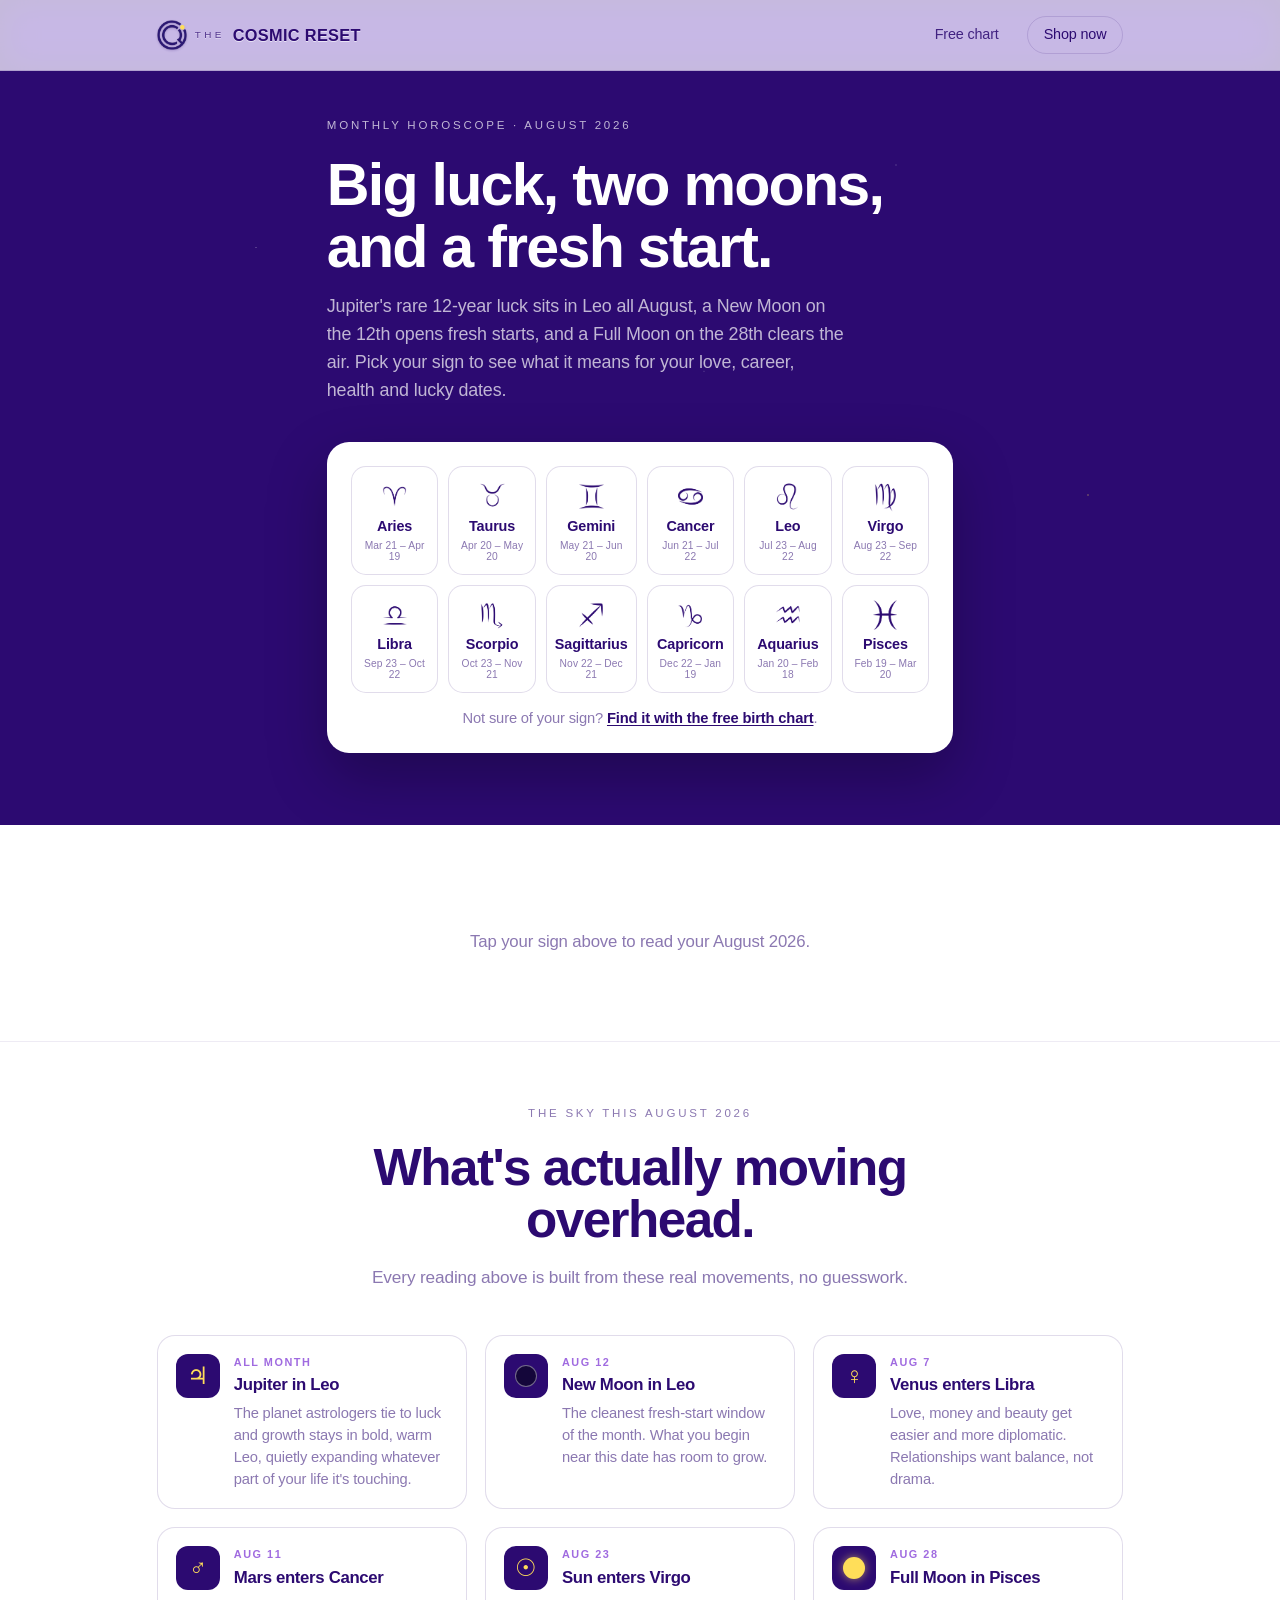
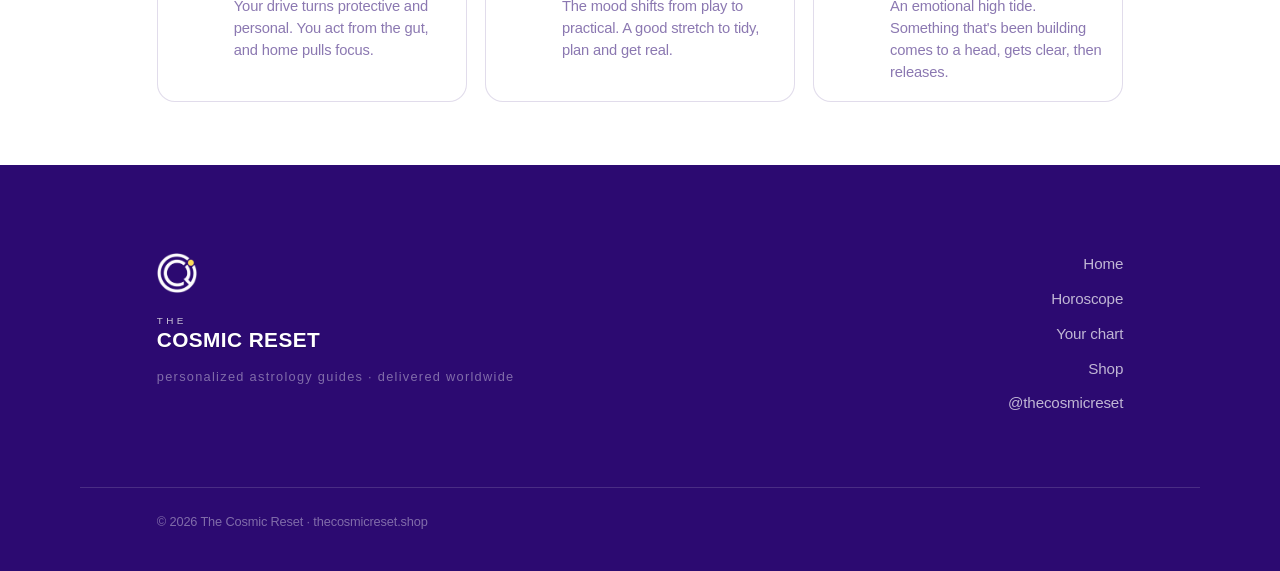
==== commit 68a8f36c: "Align home/shop mobile formatting to the horoscope baseline - Home calculator now a white floating c" ====
--- a/horoscope.html
+++ b/horoscope.html
@@ -6,7 +6,7 @@
   <title>Monthly Horoscope · The Cosmic Reset</title>
   <meta name="description" content="Your monthly horoscope, written from the real sky in plain, friend-to-friend language. Overall, love, career, health, purpose and lucky dates for every sign." />
   <link rel="icon" href="assets/favicon.png" type="image/png" />
-  <link rel="stylesheet" href="styles.css?v=12" />
+  <link rel="stylesheet" href="styles.css?v=13" />
 </head>
 <body>
 
@@ -31,8 +31,8 @@
     <section class="horo-hero" id="top">
       <div class="wrap horo-hero__in">
         <p class="eyebrow">Monthly horoscope · <span data-month>this month</span></p>
-        <h1 class="horo-hero__title">Your <span data-month>month</span>, told like a friend would tell you.</h1>
-        <p class="horo-hero__sub">No fortune-cookie lines. This is read from where the planets actually are right now, in language that actually helps. Pick your sign.</p>
+        <h1 class="horo-hero__title" id="heroTitle">Big luck, two moons, and a fresh start.</h1>
+        <p class="horo-hero__sub" id="heroSub">Jupiter's rare 12-year luck sits in Leo all August, a New Moon on the 12th opens fresh starts, and a Full Moon on the 28th clears the air. Pick your sign to see what it means for your love, career, health and lucky dates.</p>
 
         <div class="signpick-card">
           <div class="signpick" id="signPick" aria-label="Choose your star sign"></div>
@@ -80,7 +80,7 @@
     <p class="footer__legal">© <span id="year"></span> The Cosmic Reset · thecosmicreset.shop</p>
   </footer>
 
-  <script src="horoscope.js?v=12"></script>
-  <script src="horoscope-app.js?v=12"></script>
+  <script src="horoscope.js?v=13"></script>
+  <script src="horoscope-app.js?v=13"></script>
 </body>
 </html>
--- a/styles.css
+++ b/styles.css
@@ -826,3 +826,18 @@
   .horo-cta p { font-size: 1rem; }
   .skycard { padding: 15px; }
 }
+
+/* mobile: match horoscope's floating-card baseline on the home calculator */
+@media (max-width: 640px) {
+  .calc { padding: 42px 0 46px; background: #f6f5fb; }
+  .calc__inner { max-width: 440px; }
+  .calc__form {
+    background: var(--white);
+    border: 1px solid var(--purple-14);
+    border-radius: 20px;
+    box-shadow: 0 18px 44px rgba(44, 10, 113, 0.12);
+    padding: 22px 18px 24px;
+    margin-top: 20px;
+  }
+  .calc__group { margin-bottom: 16px; }
+}
